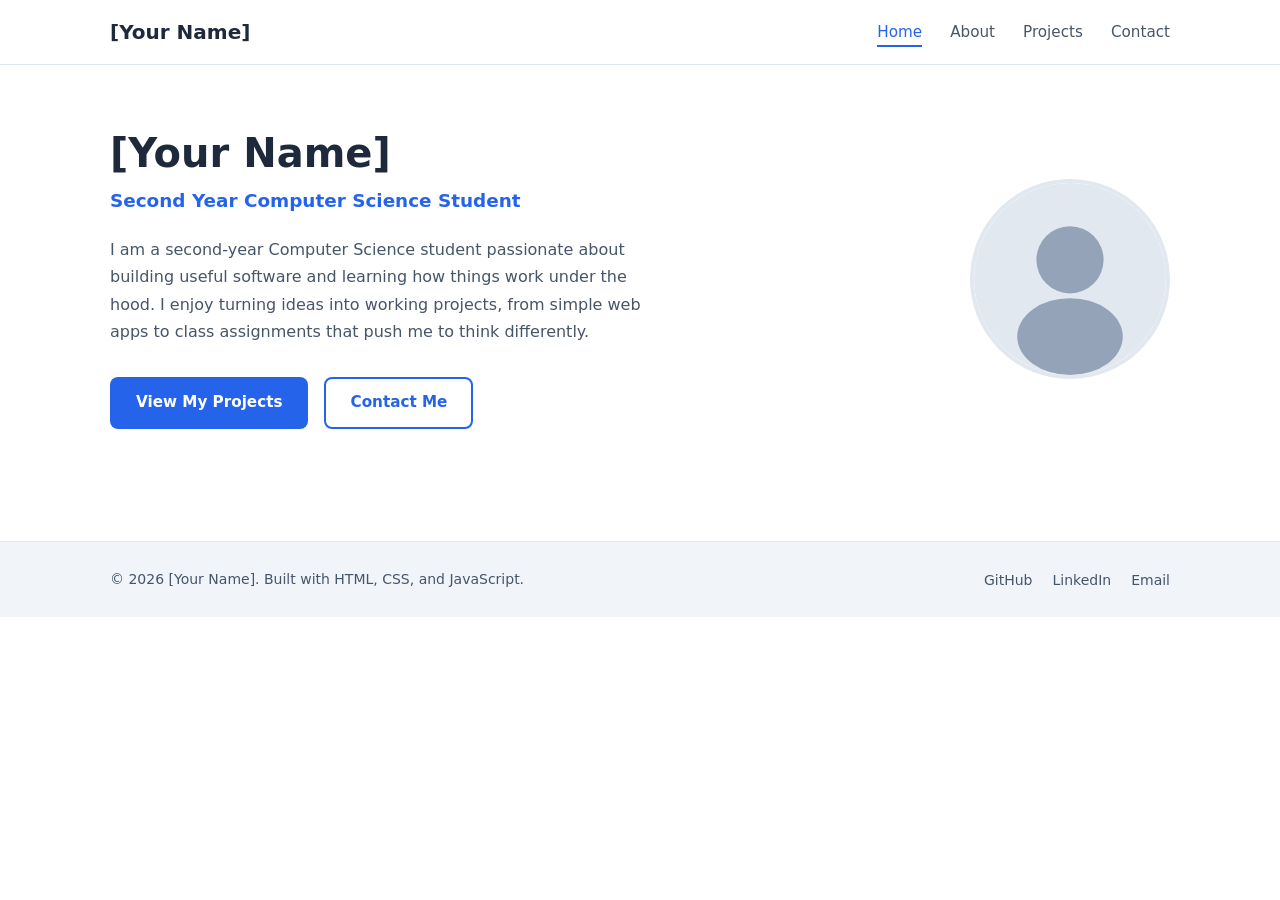
==== index.html @ 4edfe3b9 "Initial Commit" ====
<!DOCTYPE html>
<html lang="en">
<head>
  <meta charset="UTF-8">
  <meta name="viewport" content="width=device-width, initial-scale=1.0">
  <meta name="description" content="Portfolio of [Your Name], a second-year Computer Science student. View my projects, skills, and contact information.">
  <title>[Your Name] | Computer Science Student</title>
  <link rel="stylesheet" href="css/style.css">
</head>
<body>

  <a class="skip-link" href="#main-content">Skip to main content</a>

  <header class="site-header">
    <div class="container header-inner">
      <a href="index.html" class="logo">[Your Name]</a>

      <button class="nav-toggle" aria-label="Open navigation menu" aria-expanded="false" aria-controls="primary-nav">
        <span class="hamburger"></span>
      </button>

      <nav id="primary-nav" class="site-nav" aria-label="Primary navigation">
        <ul class="nav-list">
          <li><a href="index.html" class="nav-link active" aria-current="page">Home</a></li>
          <li><a href="about.html" class="nav-link">About</a></li>
          <li><a href="projects.html" class="nav-link">Projects</a></li>
          <li><a href="contact.html" class="nav-link">Contact</a></li>
        </ul>
      </nav>
    </div>
  </header>

  <main id="main-content">

    <section class="hero">
      <div class="container hero-inner">
        <div class="hero-text">
          <h1>[Your Name]</h1>
          <p class="tagline">Second Year Computer Science Student</p>
          <p class="intro">
            I am a second-year Computer Science student passionate about building
            useful software and learning how things work under the hood. I enjoy
            turning ideas into working projects, from simple web apps to class
            assignments that push me to think differently.
          </p>
          <div class="hero-actions">
            <a href="projects.html" class="btn btn-primary">View My Projects</a>
            <a href="contact.html" class="btn btn-secondary">Contact Me</a>
          </div>
        </div>

        <div class="hero-image">
          <img src="images/avatar.svg" alt="Avatar illustration of [Your Name]" width="200" height="200">
        </div>
      </div>
    </section>

  </main>

  <footer class="site-footer">
    <div class="container footer-inner">
      <p>&copy; 2026 [Your Name]. Built with HTML, CSS, and JavaScript.</p>
      <ul class="footer-links">
        <li><a href="https://github.com/YOUR-USERNAME" target="_blank" rel="noopener">GitHub</a></li>
        <li><a href="https://www.linkedin.com/in/YOUR-PROFILE" target="_blank" rel="noopener">LinkedIn</a></li>
        <li><a href="mailto:your.email@example.com">Email</a></li>
      </ul>
    </div>
  </footer>

  <script src="js/script.js"></script>
</body>
</html>
---- css/style.css ----
/* ============================================================
   CUSTOM PROPERTIES (VARIABLES)
   ============================================================ */
:root {
  --color-accent: #2563eb;
  --color-accent-hover: #1d4ed8;
  --color-text: #1e293b;
  --color-text-light: #475569;
  --color-bg: #ffffff;
  --color-bg-alt: #f1f5f9;
  --color-border: #e2e8f0;
  --color-error: #dc2626;

  --font-family: 'Segoe UI', system-ui, -apple-system, sans-serif;
  --max-width: 1100px;
  --spacing: 1.5rem;
  --radius: 8px;
  --shadow: 0 1px 3px rgba(0, 0, 0, 0.08);
}

/* ============================================================
   RESET & BASE
   ============================================================ */
*,
*::before,
*::after {
  box-sizing: border-box;
  margin: 0;
  padding: 0;
}

html {
  scroll-behavior: smooth;
}

body {
  font-family: var(--font-family);
  font-size: 1rem;
  line-height: 1.7;
  color: var(--color-text);
  background-color: var(--color-bg);
}

img {
  max-width: 100%;
  height: auto;
  display: block;
}

a {
  color: var(--color-accent);
  text-decoration: none;
}

a:hover {
  text-decoration: underline;
}

ul {
  list-style: none;
}

/* ============================================================
   UTILITY: SKIP LINK
   ============================================================ */
.skip-link {
  position: absolute;
  top: -100%;
  left: 0;
  background: var(--color-accent);
  color: #fff;
  padding: 0.75rem 1rem;
  z-index: 999;
  font-weight: 600;
}

.skip-link:focus {
  top: 0;
}

/* ============================================================
   UTILITY: CONTAINER
   ============================================================ */
.container {
  width: 100%;
  max-width: var(--max-width);
  margin: 0 auto;
  padding: 0 1.25rem;
}

/* ============================================================
   HEADER & NAVIGATION
   ============================================================ */
.site-header {
  background: var(--color-bg);
  border-bottom: 1px solid var(--color-border);
  position: sticky;
  top: 0;
  z-index: 100;
}

.header-inner {
  display: flex;
  align-items: center;
  justify-content: space-between;
  min-height: 64px;
}

.logo {
  font-size: 1.25rem;
  font-weight: 700;
  color: var(--color-text);
}

.logo:hover {
  text-decoration: none;
  color: var(--color-accent);
}

/* --- Hamburger button (hidden on desktop) --- */
.nav-toggle {
  display: none;
  background: none;
  border: none;
  cursor: pointer;
  padding: 0.5rem;
  z-index: 110;
}

.hamburger,
.hamburger::before,
.hamburger::after {
  display: block;
  width: 24px;
  height: 2px;
  background: var(--color-text);
  transition: transform 0.3s ease, opacity 0.3s ease;
}

.hamburger {
  position: relative;
}

.hamburger::before,
.hamburger::after {
  content: '';
  position: absolute;
  left: 0;
}

.hamburger::before { top: -7px; }
.hamburger::after  { top: 7px; }

/* Hamburger to X animation */
.nav-toggle[aria-expanded="true"] .hamburger {
  background: transparent;
}

.nav-toggle[aria-expanded="true"] .hamburger::before {
  transform: rotate(45deg);
  top: 0;
}

.nav-toggle[aria-expanded="true"] .hamburger::after {
  transform: rotate(-45deg);
  top: 0;
}

/* --- Navigation list (desktop) --- */
.nav-list {
  display: flex;
  gap: 1.75rem;
  align-items: center;
}

.nav-link {
  font-size: 0.95rem;
  font-weight: 500;
  color: var(--color-text-light);
  padding: 0.25rem 0;
  border-bottom: 2px solid transparent;
  transition: color 0.2s, border-color 0.2s;
}

.nav-link:hover,
.nav-link.active {
  color: var(--color-accent);
  border-bottom-color: var(--color-accent);
  text-decoration: none;
}

.nav-link[aria-current="page"] {
  color: var(--color-accent);
  border-bottom-color: var(--color-accent);
}

/* ============================================================
   MOBILE NAVIGATION (max-width: 768px)
   ============================================================ */
@media (max-width: 768px) {
  .nav-toggle {
    display: block;
  }

  .site-nav {
    position: fixed;
    inset: 0;
    background: var(--color-bg);
    padding: 5rem 2rem 2rem;
    transform: translateY(-100%);
    opacity: 0;
    visibility: hidden;
    transition: transform 0.35s ease, opacity 0.35s ease, visibility 0.35s ease;
    z-index: 105;
  }

  .site-nav.is-open {
    transform: translateY(0);
    opacity: 1;
    visibility: visible;
  }

  .nav-list {
    flex-direction: column;
    gap: 1.25rem;
    align-items: flex-start;
  }

  .nav-link {
    font-size: 1.25rem;
    padding: 0.5rem 0;
  }
}

/* ============================================================
   BUTTONS
   ============================================================ */
.btn {
  display: inline-block;
  padding: 0.7rem 1.5rem;
  border-radius: var(--radius);
  font-size: 0.95rem;
  font-weight: 600;
  text-align: center;
  cursor: pointer;
  border: 2px solid transparent;
  transition: background 0.2s, color 0.2s, border-color 0.2s;
}

.btn:hover {
  text-decoration: none;
}

.btn-primary {
  background: var(--color-accent);
  color: #fff;
}

.btn-primary:hover {
  background: var(--color-accent-hover);
}

.btn-secondary {
  background: transparent;
  color: var(--color-accent);
  border-color: var(--color-accent);
}

.btn-secondary:hover {
  background: var(--color-accent);
  color: #fff;
}

.btn-small {
  padding: 0.5rem 1rem;
  font-size: 0.875rem;
}

.btn-full {
  width: 100%;
}

/* ============================================================
   HERO (HOME PAGE)
   ============================================================ */
.hero {
  padding: 4rem 0;
}

.hero-inner {
  display: flex;
  align-items: center;
  gap: 3rem;
}

.hero-text {
  flex: 1;
}

.hero-text h1 {
  font-size: 2.5rem;
  line-height: 1.2;
  margin-bottom: 0.5rem;
}

.tagline {
  font-size: 1.15rem;
  color: var(--color-accent);
  font-weight: 600;
  margin-bottom: 1.25rem;
}

.intro {
  color: var(--color-text-light);
  margin-bottom: 2rem;
  max-width: 55ch;
}

.hero-actions {
  display: flex;
  gap: 1rem;
  flex-wrap: wrap;
}

.hero-image {
  flex-shrink: 0;
}

.hero-image img {
  width: 200px;
  height: 200px;
  border-radius: 50%;
  object-fit: cover;
  border: 4px solid var(--color-border);
}

/* ============================================================
   PAGE HEADER (INNER PAGES)
   ============================================================ */
.page-header {
  padding: 3rem 0 1.5rem;
  border-bottom: 1px solid var(--color-border);
  margin-bottom: 2rem;
}

.page-header h1 {
  font-size: 2rem;
  margin-bottom: 0.5rem;
}

.page-subtitle {
  color: var(--color-text-light);
  font-size: 1.05rem;
}

/* ============================================================
   SECTIONS
   ============================================================ */
.section {
  padding: 2.5rem 0;
}

.section-alt {
  background: var(--color-bg-alt);
}

.section h2 {
  font-size: 1.5rem;
  margin-bottom: 1rem;
}

.section p + p {
  margin-top: 1rem;
}

/* ============================================================
   SKILLS GRID (ABOUT PAGE)
   ============================================================ */
.skills-grid {
  display: grid;
  grid-template-columns: repeat(auto-fit, minmax(250px, 1fr));
  gap: 1.5rem;
  margin-top: 1.5rem;
}

.skill-card {
  background: var(--color-bg);
  border: 1px solid var(--color-border);
  border-radius: var(--radius);
  padding: 1.5rem;
  box-shadow: var(--shadow);
}

.skill-card h3 {
  font-size: 1.1rem;
  margin-bottom: 0.75rem;
  color: var(--color-accent);
}

.skill-card ul {
  padding-left: 1.25rem;
  list-style: disc;
  color: var(--color-text-light);
}

.skill-card li {
  margin-bottom: 0.35rem;
}

/* ============================================================
   PROJECTS GRID
   ============================================================ */
.projects-grid {
  display: grid;
  grid-template-columns: repeat(auto-fit, minmax(300px, 1fr));
  gap: 1.75rem;
}

.project-card {
  background: var(--color-bg);
  border: 1px solid var(--color-border);
  border-radius: var(--radius);
  padding: 1.75rem;
  box-shadow: var(--shadow);
  display: flex;
  flex-direction: column;
  transition: box-shadow 0.2s, transform 0.2s;
}

.project-card:hover {
  box-shadow: 0 4px 12px rgba(0, 0, 0, 0.1);
  transform: translateY(-2px);
}

.project-card h2 {
  font-size: 1.25rem;
  margin-bottom: 0.75rem;
}

.project-card p {
  color: var(--color-text-light);
  font-size: 0.95rem;
  flex-grow: 1;
  margin-bottom: 1rem;
}

.project-tech {
  display: flex;
  flex-wrap: wrap;
  gap: 0.5rem;
  margin-bottom: 1.25rem;
}

.project-tech li {
  background: var(--color-bg-alt);
  border: 1px solid var(--color-border);
  border-radius: 999px;
  padding: 0.2rem 0.75rem;
  font-size: 0.8rem;
  font-weight: 500;
  color: var(--color-text-light);
}

.project-links {
  margin-top: auto;
}

/* ============================================================
   CONTACT PAGE
   ============================================================ */
.contact-layout {
  display: grid;
  grid-template-columns: 1.5fr 1fr;
  gap: 3rem;
  align-items: start;
}

.form-group {
  margin-bottom: 1.5rem;
}

.form-group label {
  display: block;
  font-weight: 600;
  margin-bottom: 0.4rem;
  font-size: 0.95rem;
}

.form-group input,
.form-group textarea {
  width: 100%;
  padding: 0.7rem 0.9rem;
  border: 1.5px solid var(--color-border);
  border-radius: var(--radius);
  font-family: inherit;
  font-size: 1rem;
  color: var(--color-text);
  background: var(--color-bg);
  transition: border-color 0.2s, box-shadow 0.2s;
}

.form-group input:focus,
.form-group textarea:focus {
  outline: none;
  border-color: var(--color-accent);
  box-shadow: 0 0 0 3px rgba(37, 99, 235, 0.15);
}

.form-group input.input-error,
.form-group textarea.input-error {
  border-color: var(--color-error);
}

.error-message {
  display: block;
  color: var(--color-error);
  font-size: 0.85rem;
  margin-top: 0.3rem;
  min-height: 1.2em;
}

.form-note {
  margin-top: 1.5rem;
  font-size: 0.875rem;
  color: var(--color-text-light);
  background: var(--color-bg-alt);
  padding: 1rem;
  border-radius: var(--radius);
  border-left: 3px solid var(--color-accent);
}

.form-note code {
  background: var(--color-border);
  padding: 0.1rem 0.3rem;
  border-radius: 3px;
  font-size: 0.85rem;
}

.contact-info h2 {
  font-size: 1.25rem;
  margin-bottom: 1rem;
}

.contact-links li {
  margin-bottom: 0.75rem;
}

.contact-links a {
  font-size: 0.95rem;
}

/* ============================================================
   FOOTER
   ============================================================ */
.site-footer {
  background: var(--color-bg-alt);
  border-top: 1px solid var(--color-border);
  padding: 1.5rem 0;
  margin-top: 3rem;
}

.footer-inner {
  display: flex;
  justify-content: space-between;
  align-items: center;
  flex-wrap: wrap;
  gap: 1rem;
}

.site-footer p {
  font-size: 0.875rem;
  color: var(--color-text-light);
}

.footer-links {
  display: flex;
  gap: 1.25rem;
}

.footer-links a {
  font-size: 0.875rem;
  color: var(--color-text-light);
}

.footer-links a:hover {
  color: var(--color-accent);
}

/* ============================================================
   RESPONSIVE: TABLET & MOBILE
   ============================================================ */
@media (max-width: 768px) {
  .hero-inner {
    flex-direction: column-reverse;
    text-align: center;
    gap: 2rem;
  }

  .hero-text h1 {
    font-size: 2rem;
  }

  .intro {
    margin-left: auto;
    margin-right: auto;
  }

  .hero-actions {
    justify-content: center;
  }

  .contact-layout {
    grid-template-columns: 1fr;
    gap: 2rem;
  }

  .footer-inner {
    flex-direction: column;
    text-align: center;
  }
}

@media (max-width: 480px) {
  .hero-text h1 {
    font-size: 1.75rem;
  }

  .projects-grid {
    grid-template-columns: 1fr;
  }

  .skills-grid {
    grid-template-columns: 1fr;
  }
}
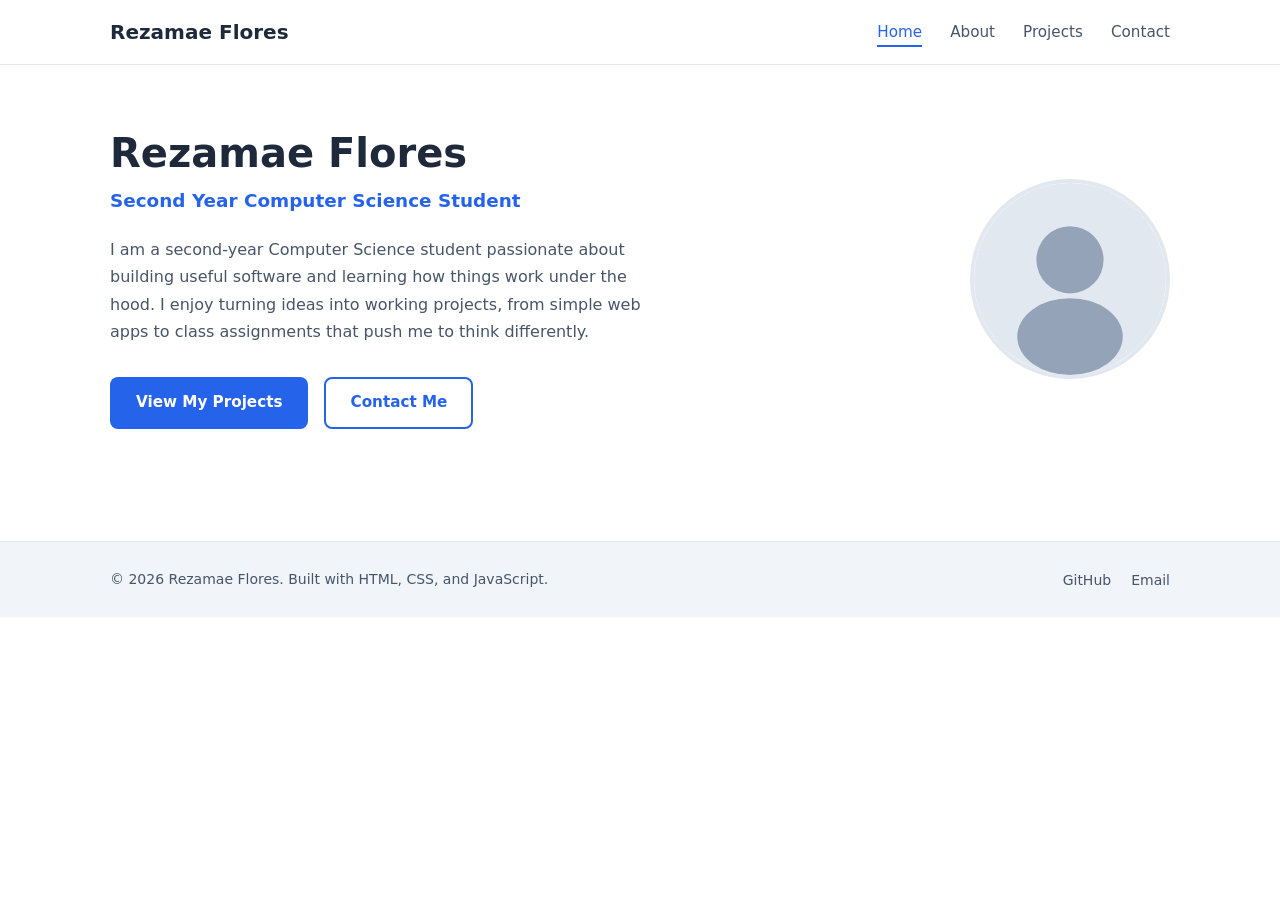
==== commit 739d3458: "Next commit" ====
--- a/index.html
+++ b/index.html
@@ -3,8 +3,8 @@
 <head>
   <meta charset="UTF-8">
   <meta name="viewport" content="width=device-width, initial-scale=1.0">
-  <meta name="description" content="Portfolio of [Your Name], a second-year Computer Science student. View my projects, skills, and contact information.">
-  <title>[Your Name] | Computer Science Student</title>
+  <meta name="description" content="Portfolio of Rezamae Flores, a second-year Computer Science student. View my projects, skills, and contact information.">
+  <title>Rezamae Flores | Computer Science Student</title>
   <link rel="stylesheet" href="css/style.css">
 </head>
 <body>
@@ -13,7 +13,7 @@
 
   <header class="site-header">
     <div class="container header-inner">
-      <a href="index.html" class="logo">[Your Name]</a>
+      <a href="index.html" class="logo">Rezamae Flores</a>
 
       <button class="nav-toggle" aria-label="Open navigation menu" aria-expanded="false" aria-controls="primary-nav">
         <span class="hamburger"></span>
@@ -35,7 +35,7 @@
     <section class="hero">
       <div class="container hero-inner">
         <div class="hero-text">
-          <h1>[Your Name]</h1>
+          <h1>Rezamae Flores</h1>
           <p class="tagline">Second Year Computer Science Student</p>
           <p class="intro">
             I am a second-year Computer Science student passionate about building
@@ -50,7 +50,7 @@
         </div>
 
         <div class="hero-image">
-          <img src="images/avatar.svg" alt="Avatar illustration of [Your Name]" width="200" height="200">
+          <img src="images/avatar.svg" alt="Avatar illustration of Rezamae Flores" width="200" height="200">
         </div>
       </div>
     </section>
@@ -59,11 +59,10 @@
 
   <footer class="site-footer">
     <div class="container footer-inner">
-      <p>&copy; 2026 [Your Name]. Built with HTML, CSS, and JavaScript.</p>
+      <p>&copy; 2026 Rezamae Flores. Built with HTML, CSS, and JavaScript.</p>
       <ul class="footer-links">
-        <li><a href="https://github.com/YOUR-USERNAME" target="_blank" rel="noopener">GitHub</a></li>
-        <li><a href="https://www.linkedin.com/in/YOUR-PROFILE" target="_blank" rel="noopener">LinkedIn</a></li>
-        <li><a href="mailto:your.email@example.com">Email</a></li>
+        <li><a href="https://github.com/rezamaeflores690-gif" target="_blank" rel="noopener">GitHub</a></li>
+        <li><a href="mailto:rezamaeflores690@gmail.com">Email</a></li>
       </ul>
     </div>
   </footer>
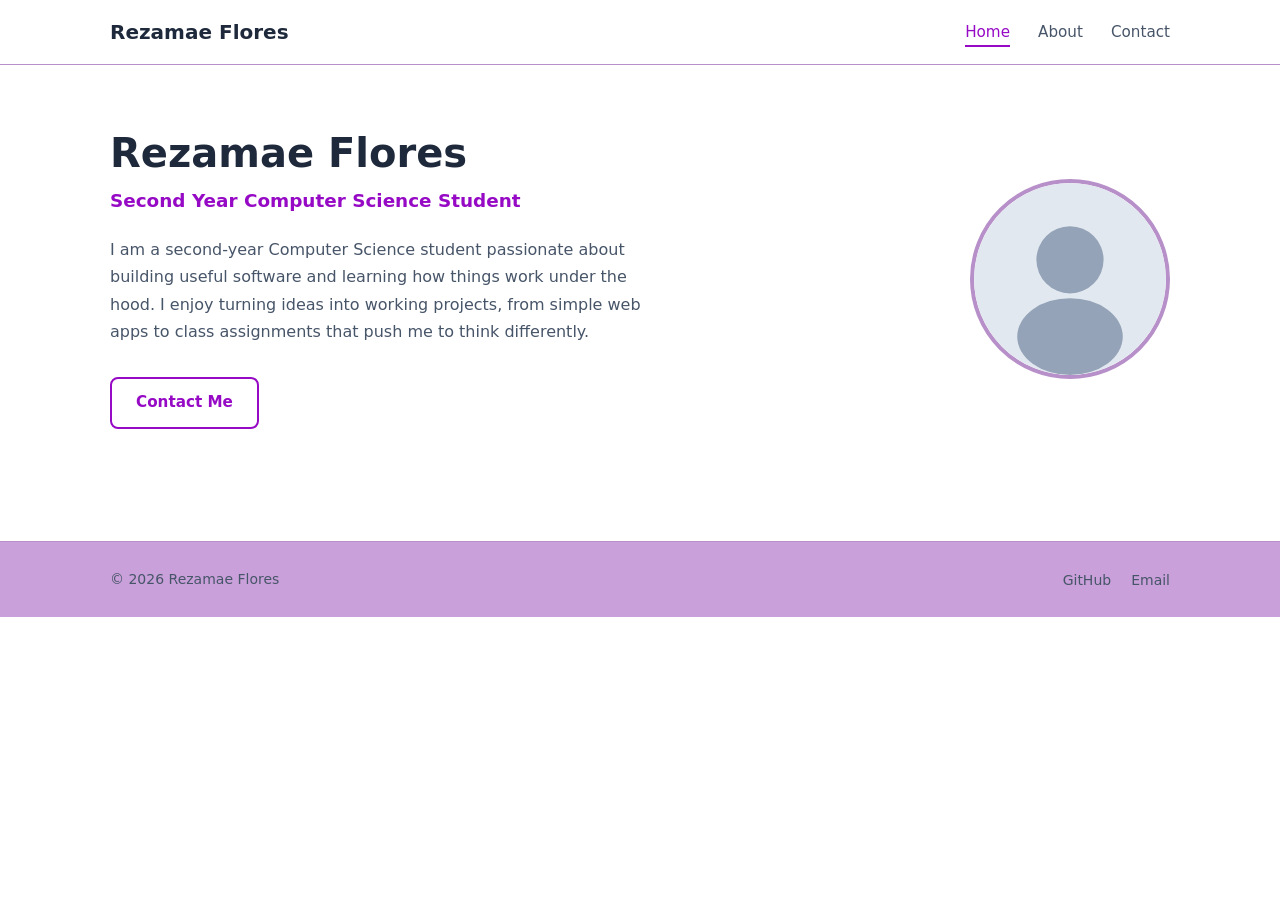
==== commit ea888b0d: "Yeah" ====
--- a/index.html
+++ b/index.html
@@ -23,7 +23,6 @@
         <ul class="nav-list">
           <li><a href="index.html" class="nav-link active" aria-current="page">Home</a></li>
           <li><a href="about.html" class="nav-link">About</a></li>
-          <li><a href="projects.html" class="nav-link">Projects</a></li>
           <li><a href="contact.html" class="nav-link">Contact</a></li>
         </ul>
       </nav>
@@ -44,7 +43,6 @@
             assignments that push me to think differently.
           </p>
           <div class="hero-actions">
-            <a href="projects.html" class="btn btn-primary">View My Projects</a>
             <a href="contact.html" class="btn btn-secondary">Contact Me</a>
           </div>
         </div>
@@ -59,7 +57,7 @@
 
   <footer class="site-footer">
     <div class="container footer-inner">
-      <p>&copy; 2026 Rezamae Flores. Built with HTML, CSS, and JavaScript.</p>
+      <p>&copy; 2026 Rezamae Flores</p>
       <ul class="footer-links">
         <li><a href="https://github.com/rezamaeflores690-gif" target="_blank" rel="noopener">GitHub</a></li>
         <li><a href="mailto:rezamaeflores690@gmail.com">Email</a></li>
--- a/css/style.css
+++ b/css/style.css
@@ -2,13 +2,13 @@
    CUSTOM PROPERTIES (VARIABLES)
    ============================================================ */
 :root {
-  --color-accent: #2563eb;
-  --color-accent-hover: #1d4ed8;
+  --color-accent: #960ac5;
+  --color-accent-hover: #960ac5;
   --color-text: #1e293b;
   --color-text-light: #475569;
   --color-bg: #ffffff;
-  --color-bg-alt: #f1f5f9;
-  --color-border: #e2e8f0;
+  --color-bg-alt: #c9a0d9;
+  --color-border: #b78fc9;
   --color-error: #dc2626;
 
   --font-family: 'Segoe UI', system-ui, -apple-system, sans-serif;
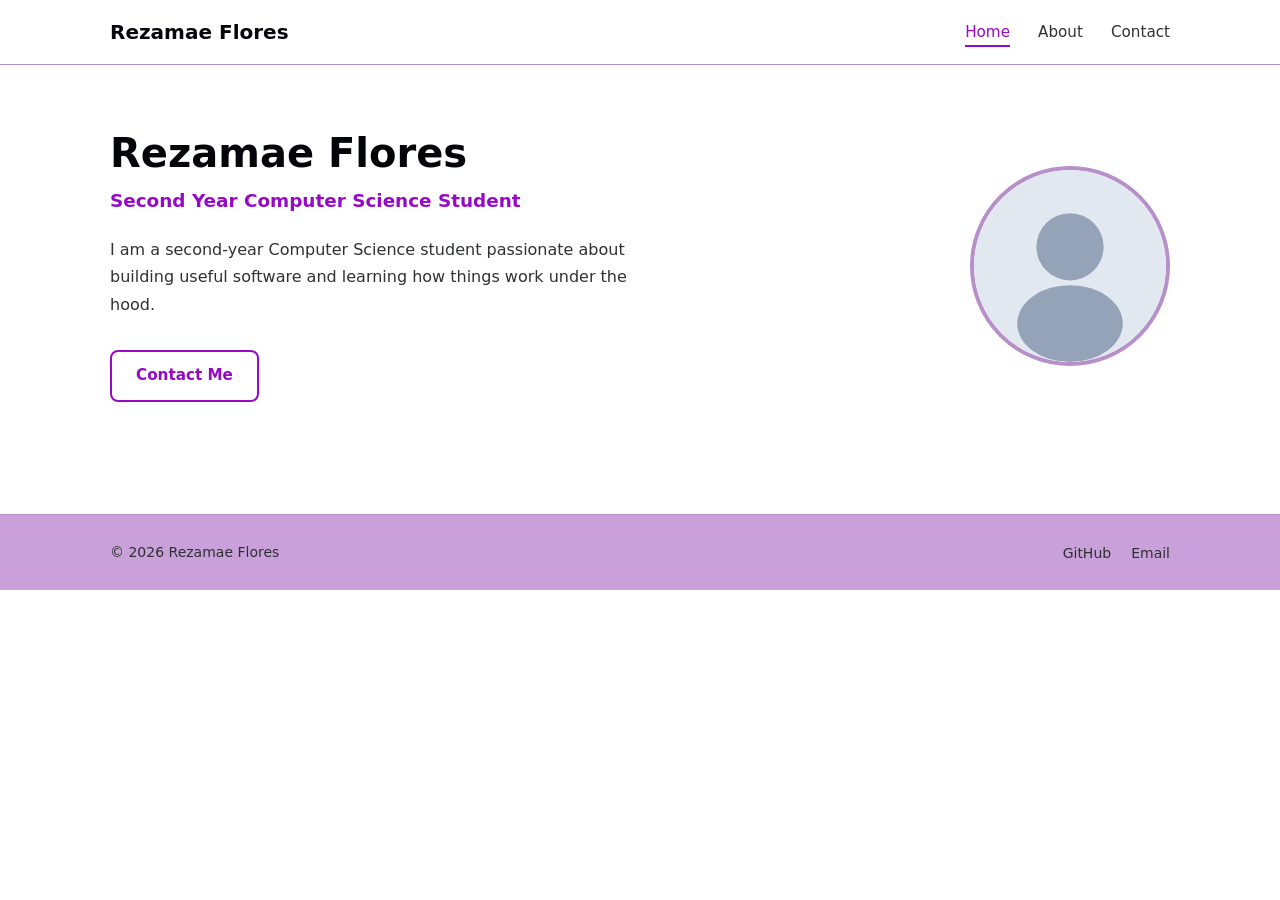
==== commit d3cc0622: "Final Edit" ====
--- a/index.html
+++ b/index.html
@@ -38,9 +38,7 @@
           <p class="tagline">Second Year Computer Science Student</p>
           <p class="intro">
             I am a second-year Computer Science student passionate about building
-            useful software and learning how things work under the hood. I enjoy
-            turning ideas into working projects, from simple web apps to class
-            assignments that push me to think differently.
+            useful software and learning how things work under the hood.
           </p>
           <div class="hero-actions">
             <a href="contact.html" class="btn btn-secondary">Contact Me</a>
--- a/css/style.css
+++ b/css/style.css
@@ -4,8 +4,8 @@
 :root {
   --color-accent: #960ac5;
   --color-accent-hover: #960ac5;
-  --color-text: #1e293b;
-  --color-text-light: #475569;
+  --color-text: #030508;
+  --color-text-light: #2e3033;
   --color-bg: #ffffff;
   --color-bg-alt: #c9a0d9;
   --color-border: #b78fc9;
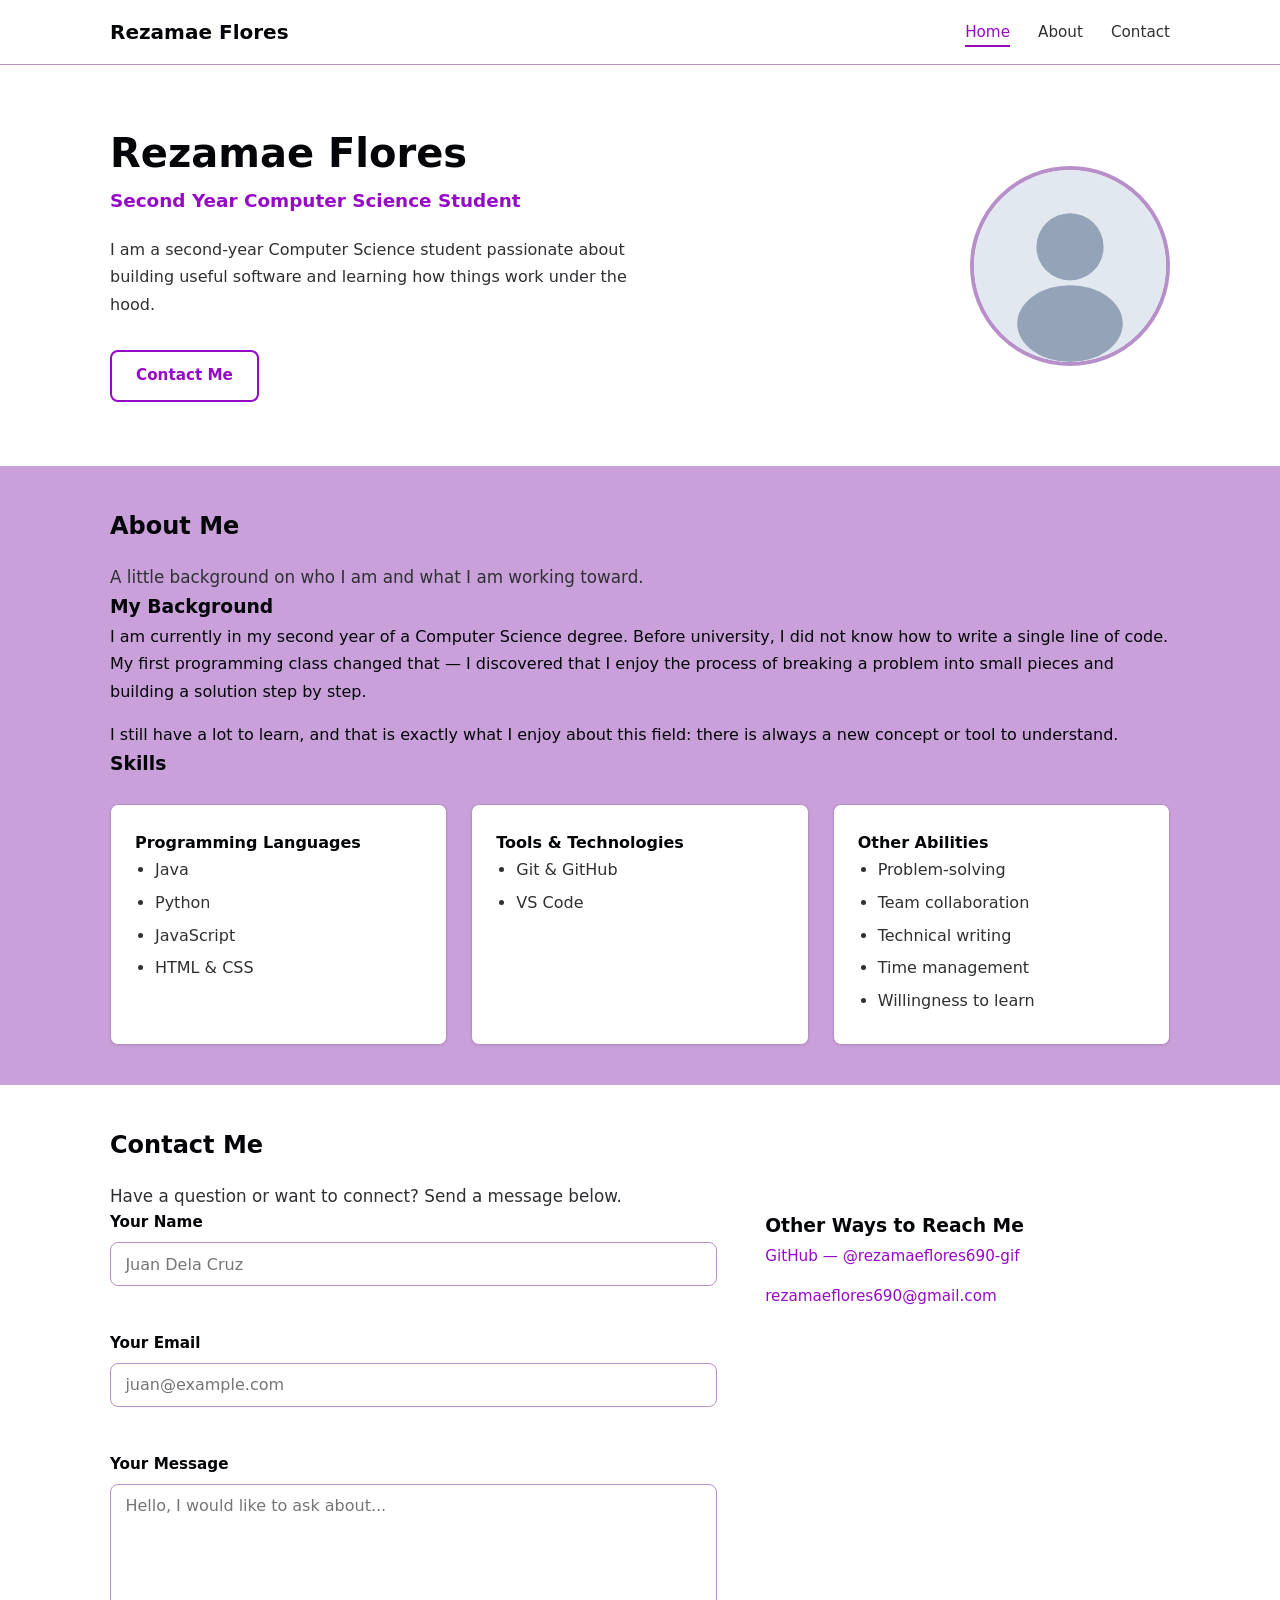
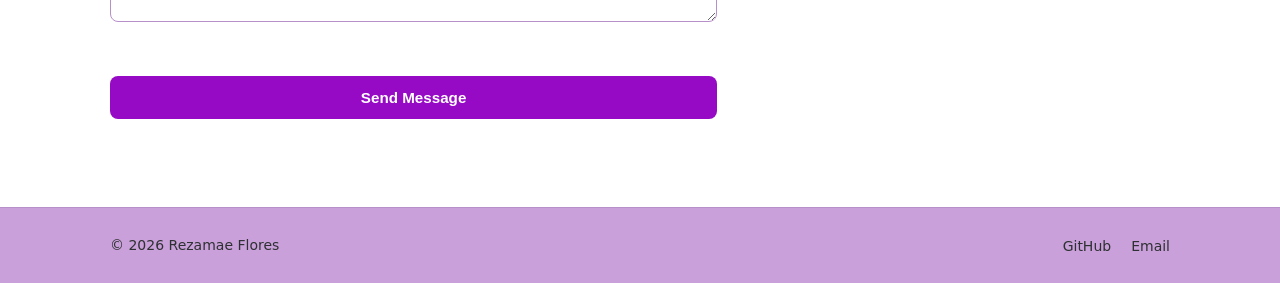
==== commit b260371d: "Final Commit" ====
--- a/index.html
+++ b/index.html
@@ -3,7 +3,7 @@
 <head>
   <meta charset="UTF-8">
   <meta name="viewport" content="width=device-width, initial-scale=1.0">
-  <meta name="description" content="Portfolio of Rezamae Flores, a second-year Computer Science student. View my projects, skills, and contact information.">
+  <meta name="description" content="Portfolio of Rezamae Flores, a second-year Computer Science student. Explore my background, skills, and contact information.">
   <title>Rezamae Flores | Computer Science Student</title>
   <link rel="stylesheet" href="css/style.css">
 </head>
@@ -13,7 +13,7 @@
 
   <header class="site-header">
     <div class="container header-inner">
-      <a href="index.html" class="logo">Rezamae Flores</a>
+      <a href="#home" class="logo">Rezamae Flores</a>
 
       <button class="nav-toggle" aria-label="Open navigation menu" aria-expanded="false" aria-controls="primary-nav">
         <span class="hamburger"></span>
@@ -21,9 +21,9 @@
 
       <nav id="primary-nav" class="site-nav" aria-label="Primary navigation">
         <ul class="nav-list">
-          <li><a href="index.html" class="nav-link active" aria-current="page">Home</a></li>
-          <li><a href="about.html" class="nav-link">About</a></li>
-          <li><a href="contact.html" class="nav-link">Contact</a></li>
+          <li><a href="#home" class="nav-link active" aria-current="true">Home</a></li>
+          <li><a href="#about" class="nav-link">About</a></li>
+          <li><a href="#contact" class="nav-link">Contact</a></li>
         </ul>
       </nav>
     </div>
@@ -31,7 +31,8 @@
 
   <main id="main-content">
 
-    <section class="hero">
+    <!-- ================= HOME / HERO ================= -->
+    <section id="home" class="hero">
       <div class="container hero-inner">
         <div class="hero-text">
           <h1>Rezamae Flores</h1>
@@ -41,12 +42,121 @@
             useful software and learning how things work under the hood.
           </p>
           <div class="hero-actions">
-            <a href="contact.html" class="btn btn-secondary">Contact Me</a>
+            <a href="#contact" class="btn btn-secondary">Contact Me</a>
           </div>
         </div>
 
         <div class="hero-image">
           <img src="images/avatar.svg" alt="Avatar illustration of Rezamae Flores" width="200" height="200">
+        </div>
+      </div>
+    </section>
+
+    <!-- ================= ABOUT ================= -->
+    <section id="about" class="section section-alt">
+      <div class="container">
+        <h2>About Me</h2>
+        <p class="page-subtitle">A little background on who I am and what I am working toward.</p>
+
+        <h3>My Background</h3>
+        <p>
+          I am currently in my second year of a Computer Science degree. Before
+          university, I did not know how to write a single line of code. My first
+          programming class changed that — I discovered that I enjoy the process
+          of breaking a problem into small pieces and building a solution step by
+          step.
+        </p>
+        <p>
+          I still have a lot to learn, and that is exactly what I enjoy about this
+          field: there is always a new concept or tool to understand.
+        </p>
+
+        <h3>Skills</h3>
+        <div class="skills-grid">
+          <div class="skill-card">
+            <h4>Programming Languages</h4>
+            <ul>
+              <li>Java</li>
+              <li>Python</li>
+              <li>JavaScript</li>
+              <li>HTML &amp; CSS</li>
+            </ul>
+          </div>
+
+          <div class="skill-card">
+            <h4>Tools &amp; Technologies</h4>
+            <ul>
+              <li>Git &amp; GitHub</li>
+              <li>VS Code</li>
+            </ul>
+          </div>
+
+          <div class="skill-card">
+            <h4>Other Abilities</h4>
+            <ul>
+              <li>Problem-solving</li>
+              <li>Team collaboration</li>
+              <li>Technical writing</li>
+              <li>Time management</li>
+              <li>Willingness to learn</li>
+            </ul>
+          </div>
+        </div>
+      </div>
+    </section>
+
+    <!-- ================= CONTACT ================= -->
+    <section id="contact" class="section">
+      <div class="container">
+        <h2>Contact Me</h2>
+        <p class="page-subtitle">Have a question or want to connect? Send a message below.</p>
+
+        <div class="contact-layout">
+
+          <div class="contact-form-wrapper">
+            <form id="contact-form" action="https://formspree.io/f/xzezokya" method="POST" novalidate>
+
+              <div class="form-group">
+                <label for="name">Your Name</label>
+                <input type="text" id="name" name="name" required autocomplete="name" placeholder="Juan Dela Cruz">
+                <span class="error-message" id="name-error" aria-live="polite"></span>
+              </div>
+
+              <div class="form-group">
+                <label for="email">Your Email</label>
+                <input type="email" id="email" name="email" required autocomplete="email" placeholder="juan@example.com">
+                <span class="error-message" id="email-error" aria-live="polite"></span>
+              </div>
+
+              <div class="form-group">
+                <label for="message">Your Message</label>
+                <textarea id="message" name="message" rows="6" required placeholder="Hello, I would like to ask about..."></textarea>
+                <span class="error-message" id="message-error" aria-live="polite"></span>
+              </div>
+
+              <button type="submit" class="btn btn-primary btn-full">Send Message</button>
+
+              <p class="form-status" id="form-status" role="status" aria-live="polite"></p>
+
+            </form>
+          </div>
+
+          <aside class="contact-info">
+            <h3>Other Ways to Reach Me</h3>
+            <ul class="contact-links">
+              <li>
+                <a href="https://github.com/rezamaeflores690-gif" target="_blank" rel="noopener">
+                  GitHub — @rezamaeflores690-gif
+                </a>
+              </li>
+              <li>
+                <a href="mailto:rezamaeflores690@gmail.com">
+                  rezamaeflores690@gmail.com
+                </a>
+              </li>
+            </ul>
+          </aside>
+
         </div>
       </div>
     </section>
